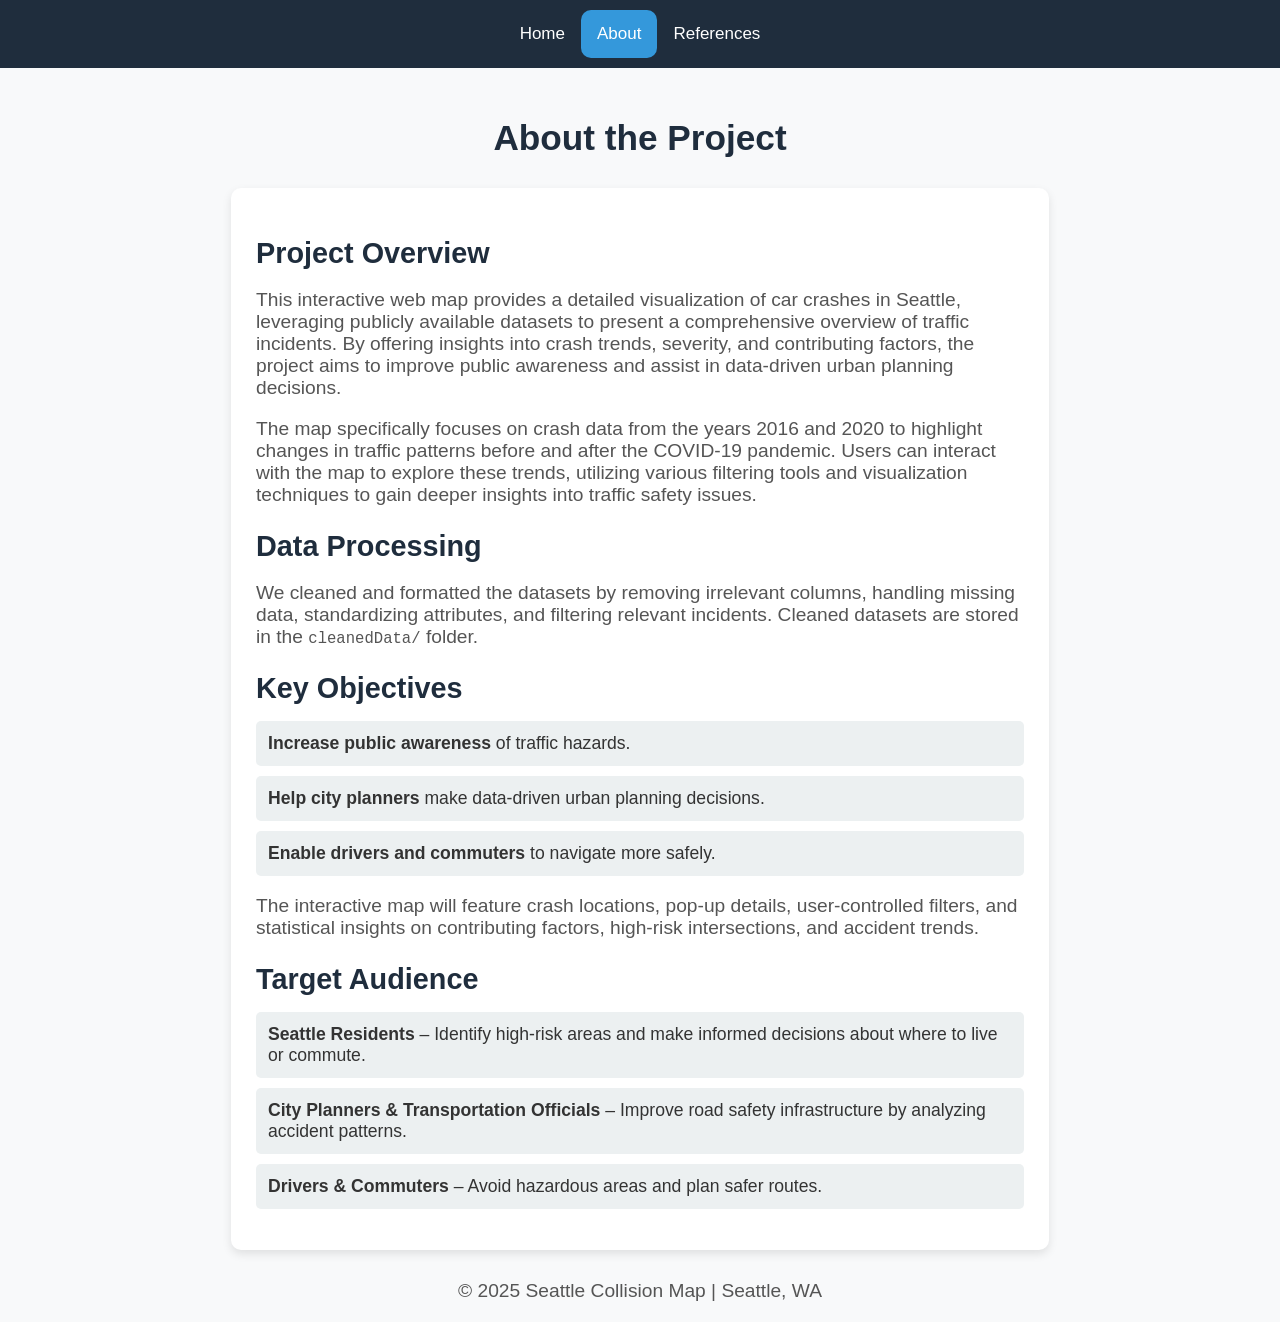
==== about.html @ bfd2dbf5 "Create about.html" ====
<!DOCTYPE html>
<html lang="en">
<head>
    <meta charset="UTF-8">
    <meta name="viewport" content="width=device-width, initial-scale=1.0">
    <title>About | Seattle Collision Map</title>
    <link rel="stylesheet" href="css/mapstyle.css">
    <link rel="icon" type="image/png" href="imgs/favicon_sea_car.png">
</head>
<body>
    <div class="topnav" id="myTopnav">
        <a href="index.html">Home</a>
        <a href="about.html" class="active">About</a>
        <a href="references.html">References</a>
        <a href="javascript:void(0);" class="icon" onclick="toggleMenu()">
            <i class="fa fa-bars"></i>
        </a>
    </div>

    <header>
        <h1>About the Project</h1>
    </header>

    <div class="content">
        <h2>Project Overview</h2>
        <p>
            This interactive web map provides a detailed visualization of car crashes in Seattle, leveraging publicly available datasets to present a comprehensive overview of traffic incidents. By offering insights into crash trends, severity, and contributing factors, the project aims to improve public awareness and assist in data-driven urban planning decisions.
        </p>
        <p>
            The map specifically focuses on crash data from the years 2016 and 2020 to highlight changes in traffic patterns before and after the COVID-19 pandemic. Users can interact with the map to explore these trends, utilizing various filtering tools and visualization techniques to gain deeper insights into traffic safety issues.
        </p>

        <h2>Data Processing</h2>
        <p>
            We cleaned and formatted the datasets by removing irrelevant columns, handling missing data, standardizing attributes, and filtering relevant incidents. 
            Cleaned datasets are stored in the <code>cleanedData/</code> folder.
        </p>

        <h2>Key Objectives</h2>
        <ul>
            <li><strong>Increase public awareness</strong> of traffic hazards.</li>
            <li><strong>Help city planners</strong> make data-driven urban planning decisions.</li>
            <li><strong>Enable drivers and commuters</strong> to navigate more safely.</li>
        </ul>
        <p>
            The interactive map will feature crash locations, pop-up details, user-controlled filters, and statistical insights on contributing factors, 
            high-risk intersections, and accident trends.
        </p>

        <h2>Target Audience</h2>
        <ul>
            <li><strong>Seattle Residents</strong> – Identify high-risk areas and make informed decisions about where to live or commute.</li>
            <li><strong>City Planners & Transportation Officials</strong> – Improve road safety infrastructure by analyzing accident patterns.</li>
            <li><strong>Drivers & Commuters</strong> – Avoid hazardous areas and plan safer routes.</li>
        </ul>

    </div>

    <footer>
        <p>© 2025 Seattle Collision Map | Seattle, WA</p>
    </footer>
    
</body>
</html>
---- css/mapstyle.css ----
/* Global Styles */
body {
  font-family: 'Inter', sans-serif;
  margin: 0;
  padding: 0;
  background-color: #f8f9fa;
  color: #333;
  text-align: center;
}

/* Top Navigation Bar */
.topnav {
  background-color: #1f2d3d; /* Match original nav color */
  overflow: hidden;
  display: flex;
  justify-content: center;
  padding: 10px 0;
}

.topnav a {
  color: #ffffff;
  text-align: center;
  padding: 14px 16px;
  text-decoration: none;
  font-size: 17px;
  transition: 0.3s;
}

.topnav a:hover {
  background-color: #c5c5c5;
  color: #1f2d3d;
  border-radius: 10px;
}

.topnav a.active {
  background-color: #3498db;
  color: white;
  border-radius: 10px;
}

/* Responsive Menu Button */
.topnav .icon {
  display: none;
  color: white;
  font-size: 22px;
  cursor: pointer;
  padding: 14px 16px;
}

/* Responsive Design */
@media (max-width: 768px) {
  .topnav a { display: none; }
  .topnav a.icon {
    float: right;
    display: block;
  }

  .topnav.responsive {
    flex-direction: column;
    align-items: center;
  }

  .topnav.responsive a {
    display: block;
    width: 100%;
    text-align: center;
  }
}

/* Main Navigation Bar */
nav {
  background: #1f2d3d;
  padding: 15px 0;
}

nav ul {
  list-style: none;
  padding: 0;
  margin: 0;
  display: flex;
  justify-content: center;
}

nav ul li {
  margin: 0 20px;
}

nav ul li a {
  display: block;
  text-decoration: none;
  color: #ffffff;
  font-size: 18px;
  font-weight: 600;
  padding: 12px 20px;
  transition: background 0.3s, color 0.3s;
  border-radius: 10px;
}

nav ul li a:hover {
  background: #c5c5c5;
  color: #1f2d3d;
}

/* Accordion Styling */
.accordion {
  background-color: #dce2e7; /* Match navigation bar color */
  color: #000000;
  cursor: pointer;
  padding: 15px;
  width: 100%;
  text-align: left;
  font-size: 1.1em;
  font-weight: normal;
  border: none;
  outline: none;
  border-radius: 10px;
  transition: background 0.3s, color 0.3s;
  box-shadow: 0 4px 10px rgba(0, 0, 0, 0.1);
}

.accordion:hover, .accordion.active {
  background-color: #93bad4; /* Match active nav link */
  color: rgb(0, 0, 0);
}

/* Style the accordion panel */
.panel {
  padding: 15px;
  background: #ffffff;
  display: none;
  overflow: hidden;
  border-radius: 10px;
  box-shadow: 0 4px 10px rgba(0, 0, 0, 0.1);
  margin-top: 10px;
}

/* Header */
header {
  margin-top: 50px;
}

h1 {
  font-size: 2.2em;
  font-weight: 700;
  color: #1f2d3d;
}

p {
  font-size: 1.2em;
  color: #555;
}

/* Front Page Image */
.front-page-image {
  width: 570px;
  height: auto;
  margin-bottom: 20px;
}

/* Map Button */
.map-button {
  display: inline-block;
  padding: 12px 20px;
  margin-top: 10px;
  font-size: 1.2em;
  font-weight: bold;
  color: white;
  background: #3498db;
  text-decoration: none;
  border-radius: 5px;
  transition: 0.3s;
}

.map-button:hover {
  background: #217dbb;
}

/* Content Box */
.content {
  background: #ffffff;
  padding: 25px;
  margin: 30px auto;
  width: 60%;
  border-radius: 10px;
  box-shadow: 0 4px 10px rgba(0, 0, 0, 0.1);
  text-align: left;
}

.content h2 {
  color: #1f2d3d;
  font-size: 1.8em;
  margin-bottom: 15px;
}

/* List Styling */
ul {
  list-style: none;
  padding: 0;
}

ul li {
  background: #ecf0f1;
  margin: 10px 0;
  padding: 12px;
  border-radius: 5px;
  font-size: 1.1em;
  transition: 0.3s;
}

/* Responsive Design */
@media (max-width: 768px) {
  .content {
      width: 90%;
  }
}
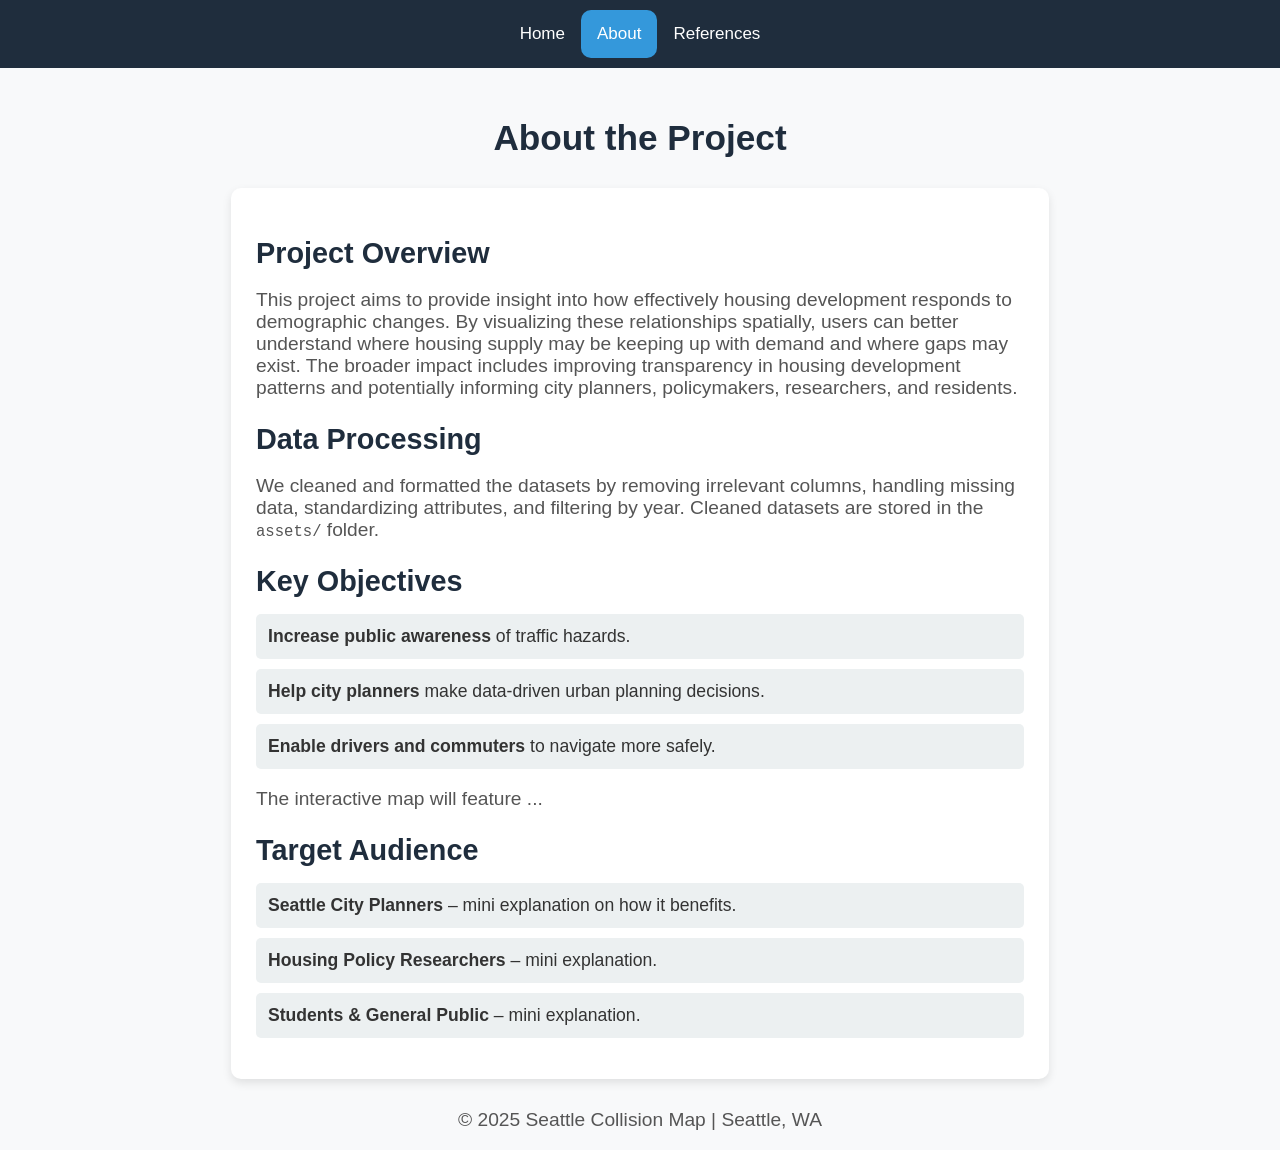
==== commit b7fbc28d: "Update about.html" ====
--- a/about.html
+++ b/about.html
@@ -24,16 +24,14 @@
     <div class="content">
         <h2>Project Overview</h2>
         <p>
-            This interactive web map provides a detailed visualization of car crashes in Seattle, leveraging publicly available datasets to present a comprehensive overview of traffic incidents. By offering insights into crash trends, severity, and contributing factors, the project aims to improve public awareness and assist in data-driven urban planning decisions.
-        </p>
-        <p>
-            The map specifically focuses on crash data from the years 2016 and 2020 to highlight changes in traffic patterns before and after the COVID-19 pandemic. Users can interact with the map to explore these trends, utilizing various filtering tools and visualization techniques to gain deeper insights into traffic safety issues.
+            This project aims to provide insight into how effectively housing development responds to demographic changes. By visualizing these relationships spatially, users can better understand where housing supply may be keeping up with demand and where gaps may exist. 
+            The broader impact includes improving transparency in housing development patterns and potentially informing city planners, policymakers, researchers, and residents.
         </p>
 
         <h2>Data Processing</h2>
         <p>
-            We cleaned and formatted the datasets by removing irrelevant columns, handling missing data, standardizing attributes, and filtering relevant incidents. 
-            Cleaned datasets are stored in the <code>cleanedData/</code> folder.
+            We cleaned and formatted the datasets by removing irrelevant columns, handling missing data, standardizing attributes, and filtering by year. 
+            Cleaned datasets are stored in the <code>assets/</code> folder.
         </p>
 
         <h2>Key Objectives</h2>
@@ -43,15 +41,14 @@
             <li><strong>Enable drivers and commuters</strong> to navigate more safely.</li>
         </ul>
         <p>
-            The interactive map will feature crash locations, pop-up details, user-controlled filters, and statistical insights on contributing factors, 
-            high-risk intersections, and accident trends.
+            The interactive map will feature ...
         </p>
 
         <h2>Target Audience</h2>
         <ul>
-            <li><strong>Seattle Residents</strong> – Identify high-risk areas and make informed decisions about where to live or commute.</li>
-            <li><strong>City Planners & Transportation Officials</strong> – Improve road safety infrastructure by analyzing accident patterns.</li>
-            <li><strong>Drivers & Commuters</strong> – Avoid hazardous areas and plan safer routes.</li>
+            <li><strong>Seattle City Planners</strong> – mini explanation on how it benefits.</li>
+            <li><strong>Housing Policy Researchers</strong> – mini explanation.</li>
+            <li><strong>Students & General Public</strong> – mini explanation.</li>
         </ul>
 
     </div>
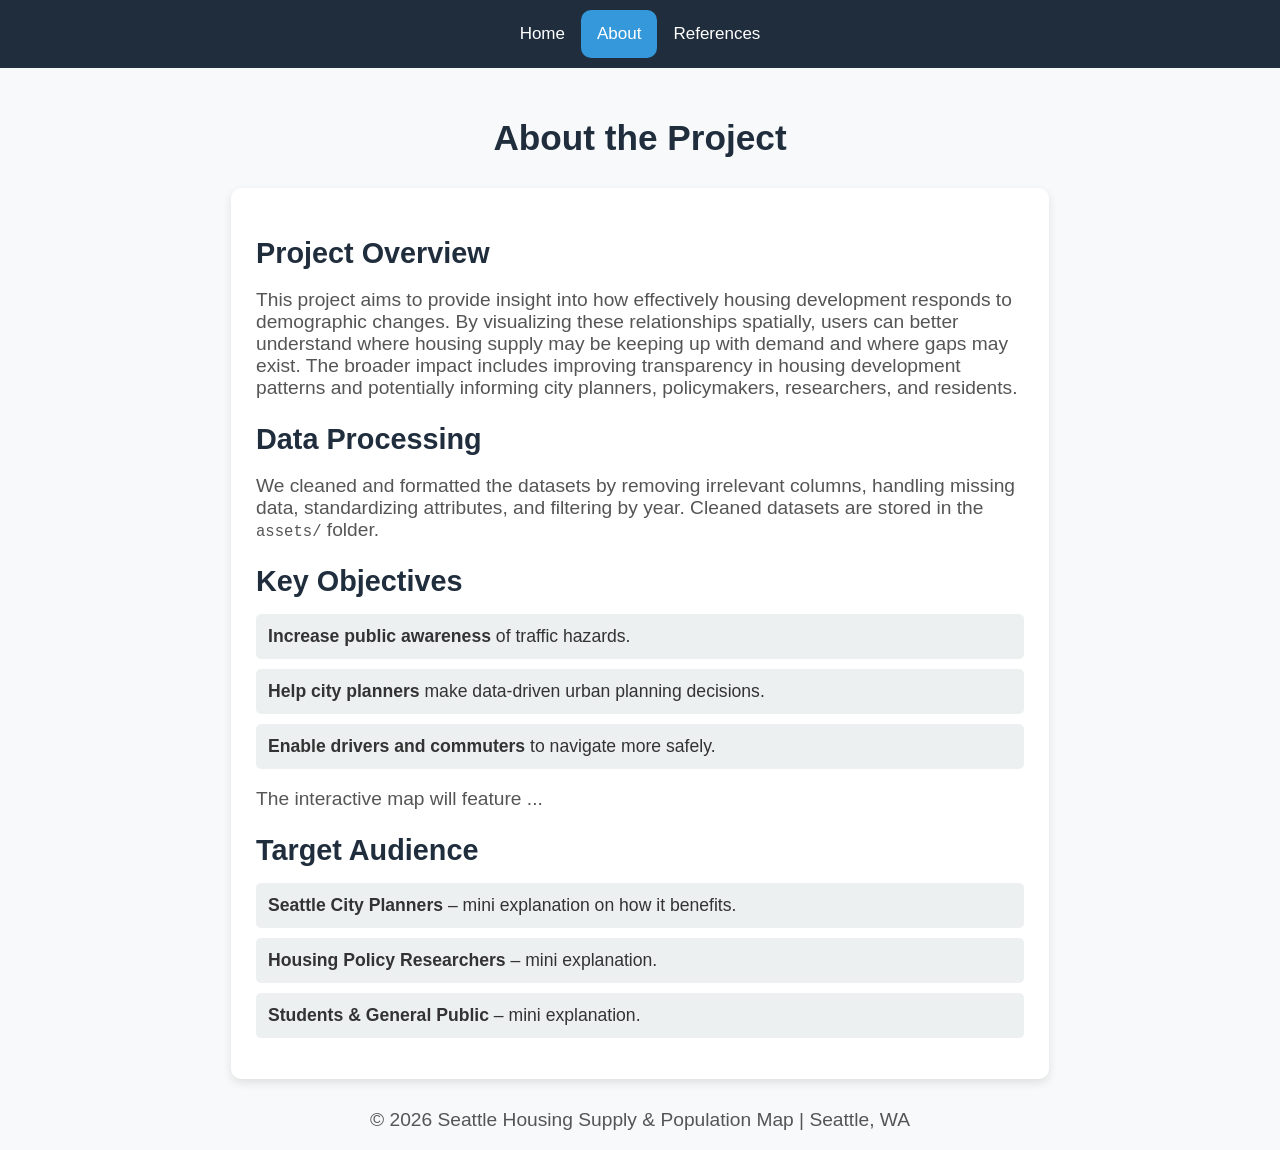
==== commit 8f041211: "Update title and footer for housing map" ====
--- a/about.html
+++ b/about.html
@@ -3,9 +3,9 @@
 <head>
     <meta charset="UTF-8">
     <meta name="viewport" content="width=device-width, initial-scale=1.0">
-    <title>About | Seattle Collision Map</title>
+    <title>About | Seattle Housing Map</title>
     <link rel="stylesheet" href="css/mapstyle.css">
-    <link rel="icon" type="image/png" href="imgs/favicon_sea_car.png">
+    <link rel="icon" type="image/png" href="imgs/map_favicon.png">
 </head>
 <body>
     <div class="topnav" id="myTopnav">
@@ -54,7 +54,7 @@
     </div>
 
     <footer>
-        <p>© 2025 Seattle Collision Map | Seattle, WA</p>
+        <p>© 2026 Seattle Housing Supply & Population Map | Seattle, WA</p>
     </footer>
     
 </body>
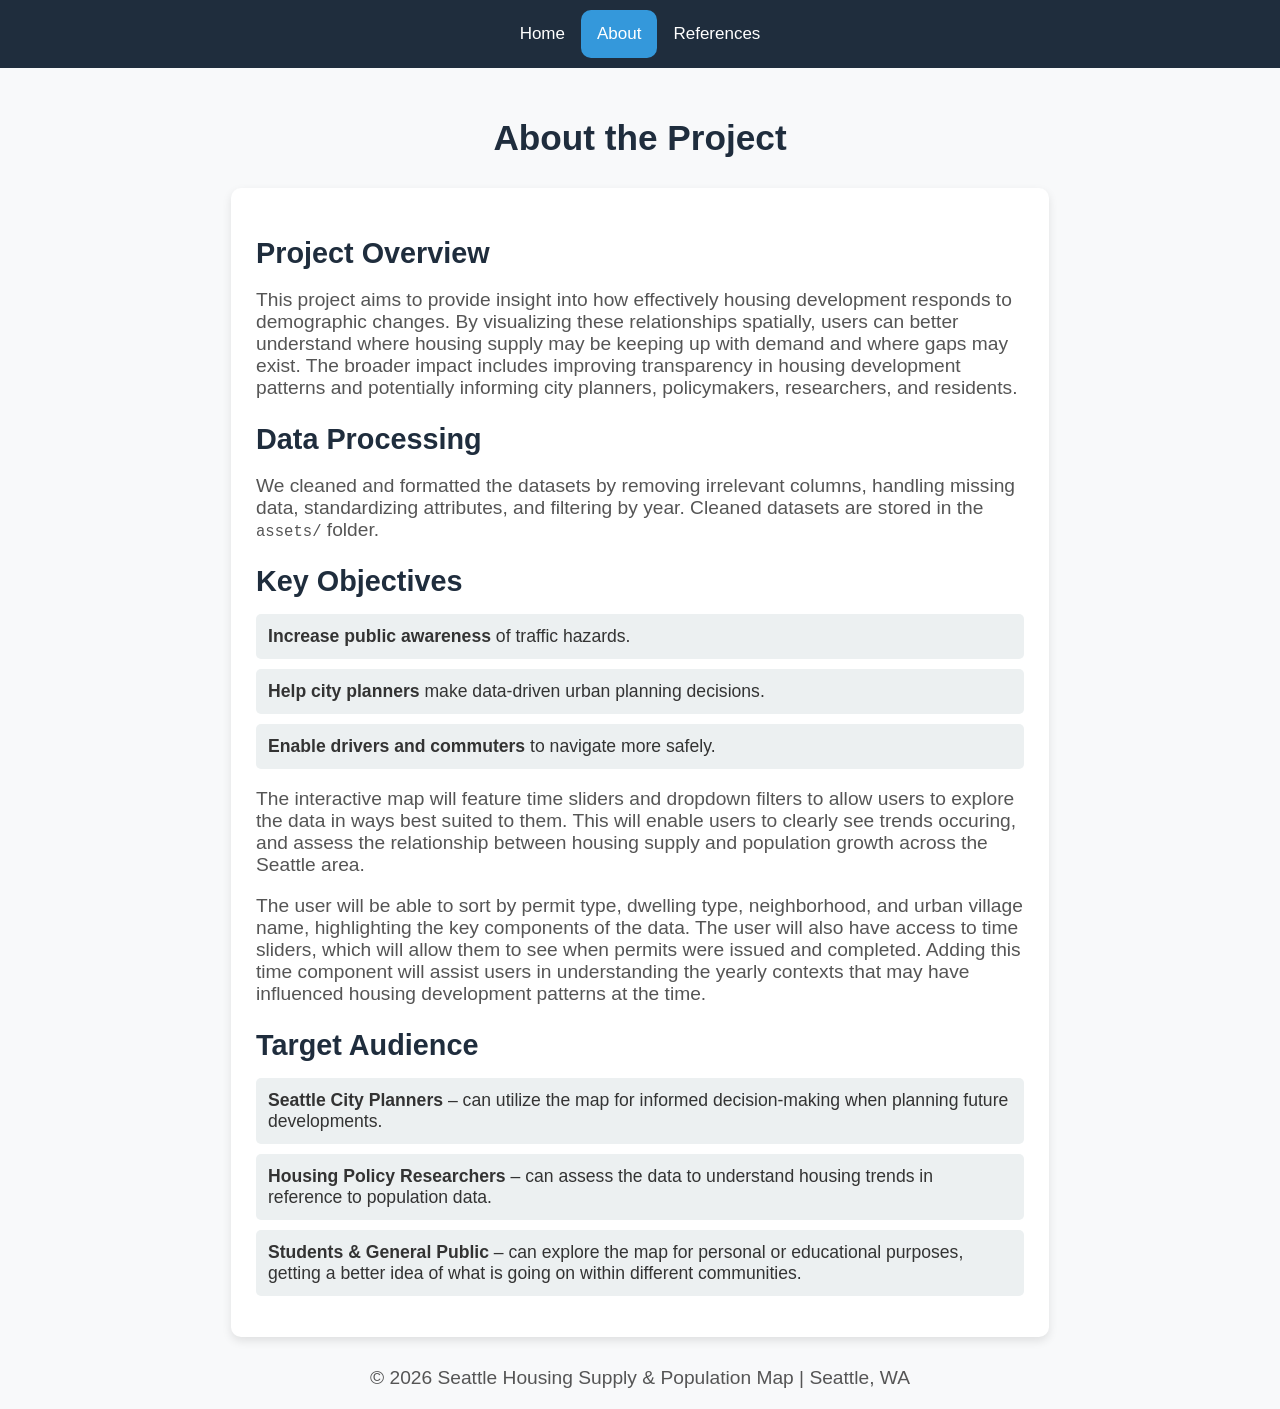
==== commit 8d24dbd5: "fill in target audience and other incomplete descriptions" ====
--- a/about.html
+++ b/about.html
@@ -4,7 +4,7 @@
     <meta charset="UTF-8">
     <meta name="viewport" content="width=device-width, initial-scale=1.0">
     <title>About | Seattle Housing Map</title>
-    <link rel="stylesheet" href="css/mapstyle.css">
+    <link rel="stylesheet" href="css/webstyle.css">
     <link rel="icon" type="image/png" href="imgs/map_favicon.png">
 </head>
 <body>
@@ -41,14 +41,22 @@
             <li><strong>Enable drivers and commuters</strong> to navigate more safely.</li>
         </ul>
         <p>
-            The interactive map will feature ...
-        </p>
+            The interactive map will feature time sliders and dropdown filters to allow users to explore 
+            the data in ways best suited to them. This will enable users to clearly see trends occuring, 
+            and assess the relationship between housing supply and population growth across the Seattle area.
+        <div></div>
+        <p>
+            The user will be able to sort by permit type, dwelling type, neighborhood, and urban village name,
+            highlighting the key components of the data. The user will also have access to time sliders, which 
+            will allow them to see when permits were issued and completed. Adding this time component will assist 
+            users in understanding the yearly contexts that may have influenced housing development patterns at 
+            the time.
 
         <h2>Target Audience</h2>
         <ul>
-            <li><strong>Seattle City Planners</strong> – mini explanation on how it benefits.</li>
-            <li><strong>Housing Policy Researchers</strong> – mini explanation.</li>
-            <li><strong>Students & General Public</strong> – mini explanation.</li>
+            <li><strong>Seattle City Planners</strong> – can utilize the map for informed decision-making when planning future developments.</li>
+            <li><strong>Housing Policy Researchers</strong> – can assess the data to understand housing trends in reference to population data.</li>
+            <li><strong>Students & General Public</strong> – can explore the map for personal or educational purposes, getting a better idea of what is going on within different communities.</li>
         </ul>
 
     </div>
--- a/css/webstyle.css
+++ b/css/webstyle.css
@@ -0,0 +1,216 @@
+
+/* Global Styles */
+body {
+  font-family: 'Inter', sans-serif;
+  margin: 0;
+  padding: 0;
+  background-color: #f8f9fa;
+  color: #333;
+  text-align: center;
+}
+
+/* Top Navigation Bar */
+.topnav {
+  background-color: #1f2d3d; /* Match original nav color */
+  overflow: hidden;
+  display: flex;
+  justify-content: center;
+  padding: 10px 0;
+}
+
+.topnav a {
+  color: #ffffff;
+  text-align: center;
+  padding: 14px 16px;
+  text-decoration: none;
+  font-size: 17px;
+  transition: 0.3s;
+}
+
+.topnav a:hover {
+  background-color: #c5c5c5;
+  color: #1f2d3d;
+  border-radius: 10px;
+}
+
+.topnav a.active {
+  background-color: #3498db;
+  color: white;
+  border-radius: 10px;
+}
+
+/* Responsive Menu Button */
+.topnav .icon {
+  display: none;
+  color: white;
+  font-size: 22px;
+  cursor: pointer;
+  padding: 14px 16px;
+}
+
+/* Responsive Design */
+@media (max-width: 768px) {
+  .topnav a { display: none; }
+  .topnav a.icon {
+    float: right;
+    display: block;
+  }
+
+  .topnav.responsive {
+    flex-direction: column;
+    align-items: center;
+  }
+
+  .topnav.responsive a {
+    display: block;
+    width: 100%;
+    text-align: center;
+  }
+}
+
+/* Main Navigation Bar */
+nav {
+  background: #1f2d3d;
+  padding: 15px 0;
+}
+
+nav ul {
+  list-style: none;
+  padding: 0;
+  margin: 0;
+  display: flex;
+  justify-content: center;
+}
+
+nav ul li {
+  margin: 0 20px;
+}
+
+nav ul li a {
+  display: block;
+  text-decoration: none;
+  color: #ffffff;
+  font-size: 18px;
+  font-weight: 600;
+  padding: 12px 20px;
+  transition: background 0.3s, color 0.3s;
+  border-radius: 10px;
+}
+
+nav ul li a:hover {
+  background: #c5c5c5;
+  color: #1f2d3d;
+}
+
+/* Accordion Styling */
+.accordion {
+  background-color: #dce2e7; /* Match navigation bar color */
+  color: #000000;
+  cursor: pointer;
+  padding: 15px;
+  width: 100%;
+  text-align: left;
+  font-size: 1.1em;
+  font-weight: normal;
+  border: none;
+  outline: none;
+  border-radius: 10px;
+  transition: background 0.3s, color 0.3s;
+  box-shadow: 0 4px 10px rgba(0, 0, 0, 0.1);
+}
+
+.accordion:hover, .accordion.active {
+  background-color: #93bad4; /* Match active nav link */
+  color: rgb(0, 0, 0);
+}
+
+/* Style the accordion panel */
+.panel {
+  padding: 15px;
+  background: #ffffff;
+  display: none;
+  overflow: hidden;
+  border-radius: 10px;
+  box-shadow: 0 4px 10px rgba(0, 0, 0, 0.1);
+  margin-top: 10px;
+}
+
+/* Header */
+header {
+  margin-top: 50px;
+}
+
+h1 {
+  font-size: 2.2em;
+  font-weight: 700;
+  color: #1f2d3d;
+}
+
+p {
+  font-size: 1.2em;
+  color: #555;
+}
+
+/* Front Page Image */
+.front-page-image {
+  width: 570px;
+  height: auto;
+  margin-bottom: 20px;
+}
+
+/* Map Button */
+.map-button {
+  display: inline-block;
+  padding: 12px 20px;
+  margin-top: 10px;
+  font-size: 1.2em;
+  font-weight: bold;
+  color: white;
+  background: #3498db;
+  text-decoration: none;
+  border-radius: 5px;
+  transition: 0.3s;
+}
+
+.map-button:hover {
+  background: #217dbb;
+}
+
+/* Content Box */
+.content {
+  background: #ffffff;
+  padding: 25px;
+  margin: 30px auto;
+  width: 60%;
+  border-radius: 10px;
+  box-shadow: 0 4px 10px rgba(0, 0, 0, 0.1);
+  text-align: left;
+}
+
+.content h2 {
+  color: #1f2d3d;
+  font-size: 1.8em;
+  margin-bottom: 15px;
+}
+
+/* List Styling */
+ul {
+  list-style: none;
+  padding: 0;
+}
+
+ul li {
+  background: #ecf0f1;
+  margin: 10px 0;
+  padding: 12px;
+  border-radius: 5px;
+  font-size: 1.1em;
+  transition: 0.3s;
+}
+
+/* Responsive Design */
+@media (max-width: 768px) {
+  .content {
+      width: 90%;
+  }
+}
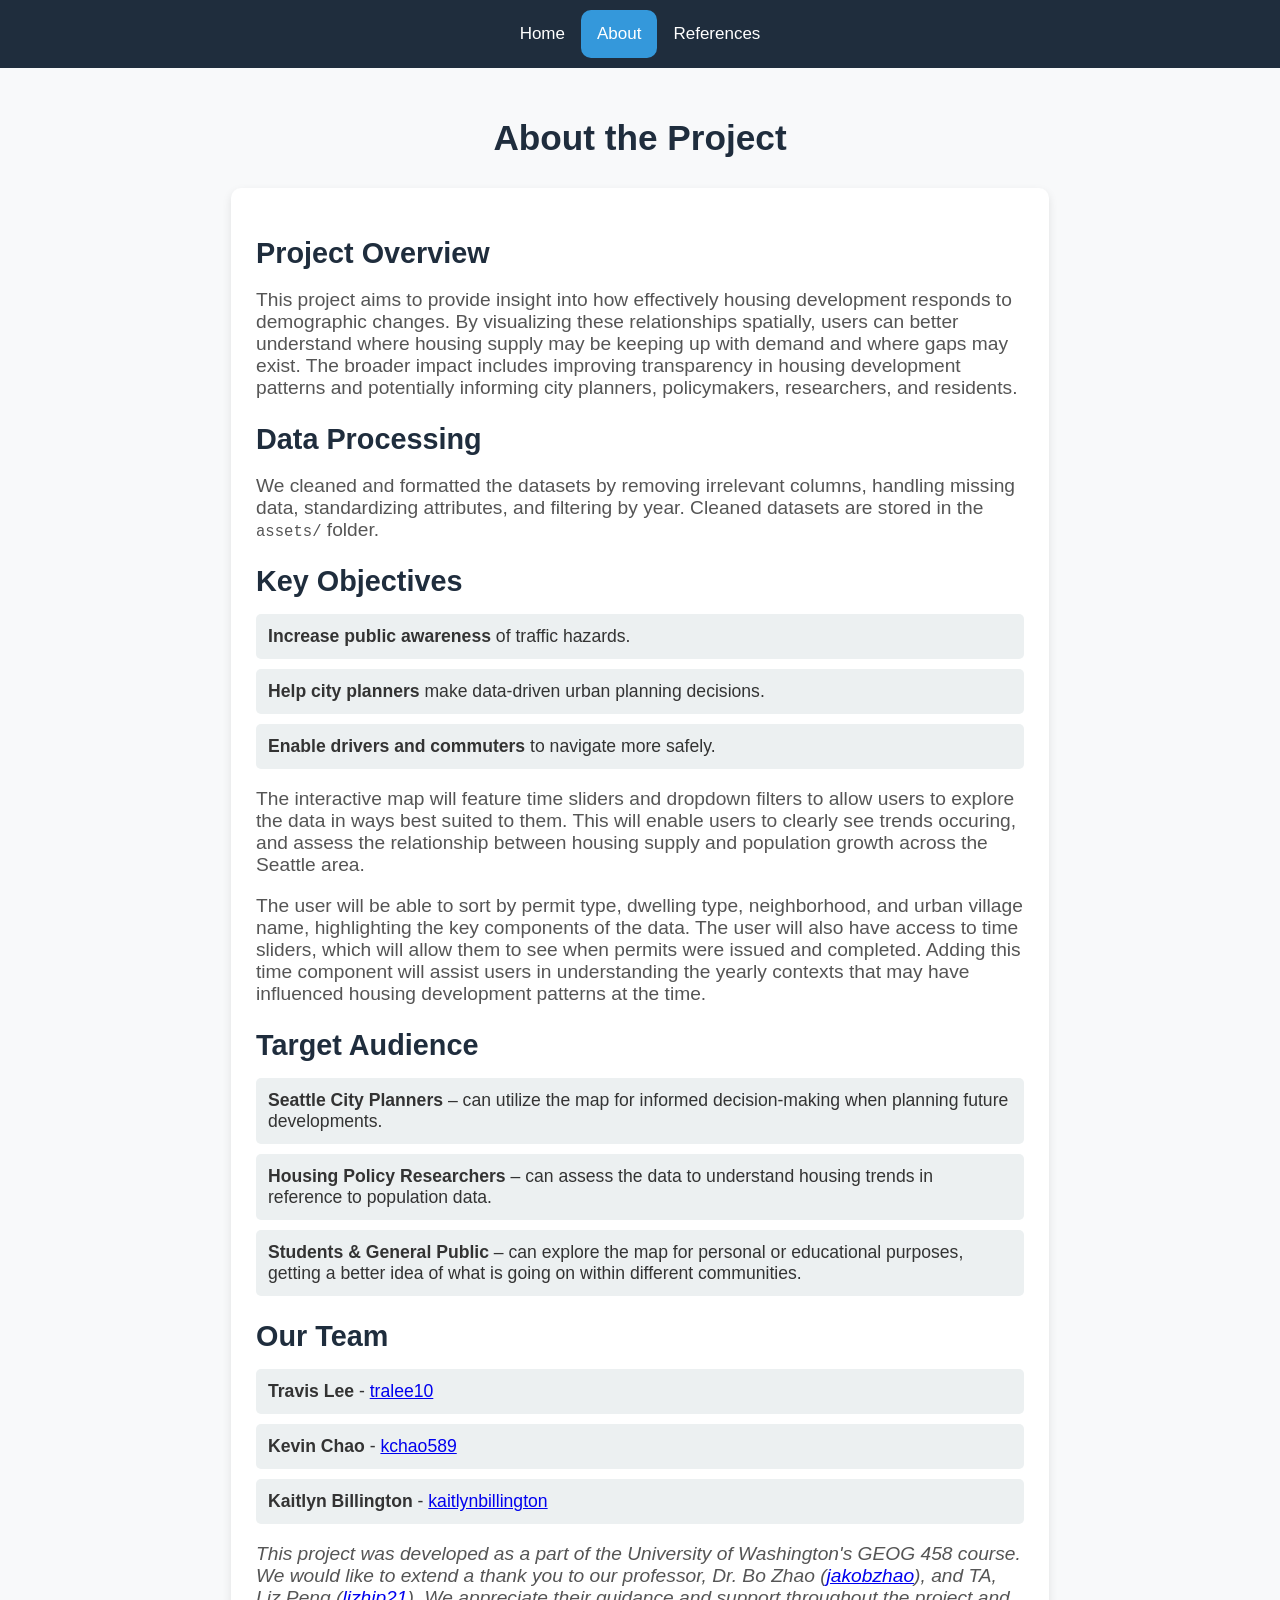
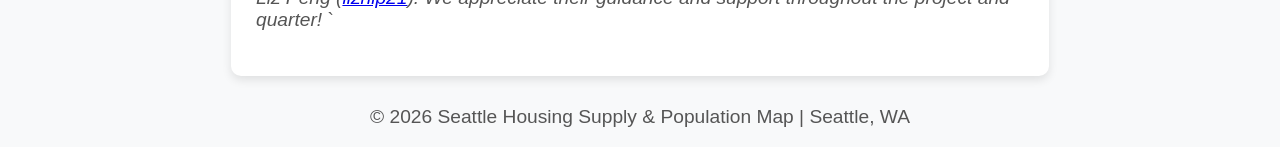
==== commit 5bd9f64b: "introduce team into about.html" ====
--- a/about.html
+++ b/about.html
@@ -56,9 +56,21 @@
         <ul>
             <li><strong>Seattle City Planners</strong> – can utilize the map for informed decision-making when planning future developments.</li>
             <li><strong>Housing Policy Researchers</strong> – can assess the data to understand housing trends in reference to population data.</li>
-            <li><strong>Students & General Public</strong> – can explore the map for personal or educational purposes, getting a better idea of what is going on within different communities.</li>
+            <li><strong>Students & General Public</strong> – can explore the map for personal or educational purposes, getting a better idea of what 
+                is going on within different communities.</li>
         </ul>
 
+        <h2>Our Team</h2>
+        <ul>
+            <li><strong>Travis Lee</strong> - <a href="https://github.com/tralee10">tralee10</a></li>
+            <li><strong>Kevin Chao</strong> - <a href="https://github.com/kchao589">kchao589</a></li>
+            <li><strong>Kaitlyn Billington</strong> - <a href="https://github.com/kaitlynbillington">kaitlynbillington</a></li>
+        </ul>
+        <p>
+        <i>This project was developed as a part of the University of Washington's GEOG 458 course. We would like to extend a thank you to our professor,
+        Dr. Bo Zhao (<a href="https://github.com/jakobzhao">jakobzhao</a>), and TA, Liz Peng (<a href="https://github.com/lizhip21">lizhip21</a>). 
+        We appreciate their guidance and support throughout the project and quarter!</i>
+`       </p>
     </div>
 
     <footer>
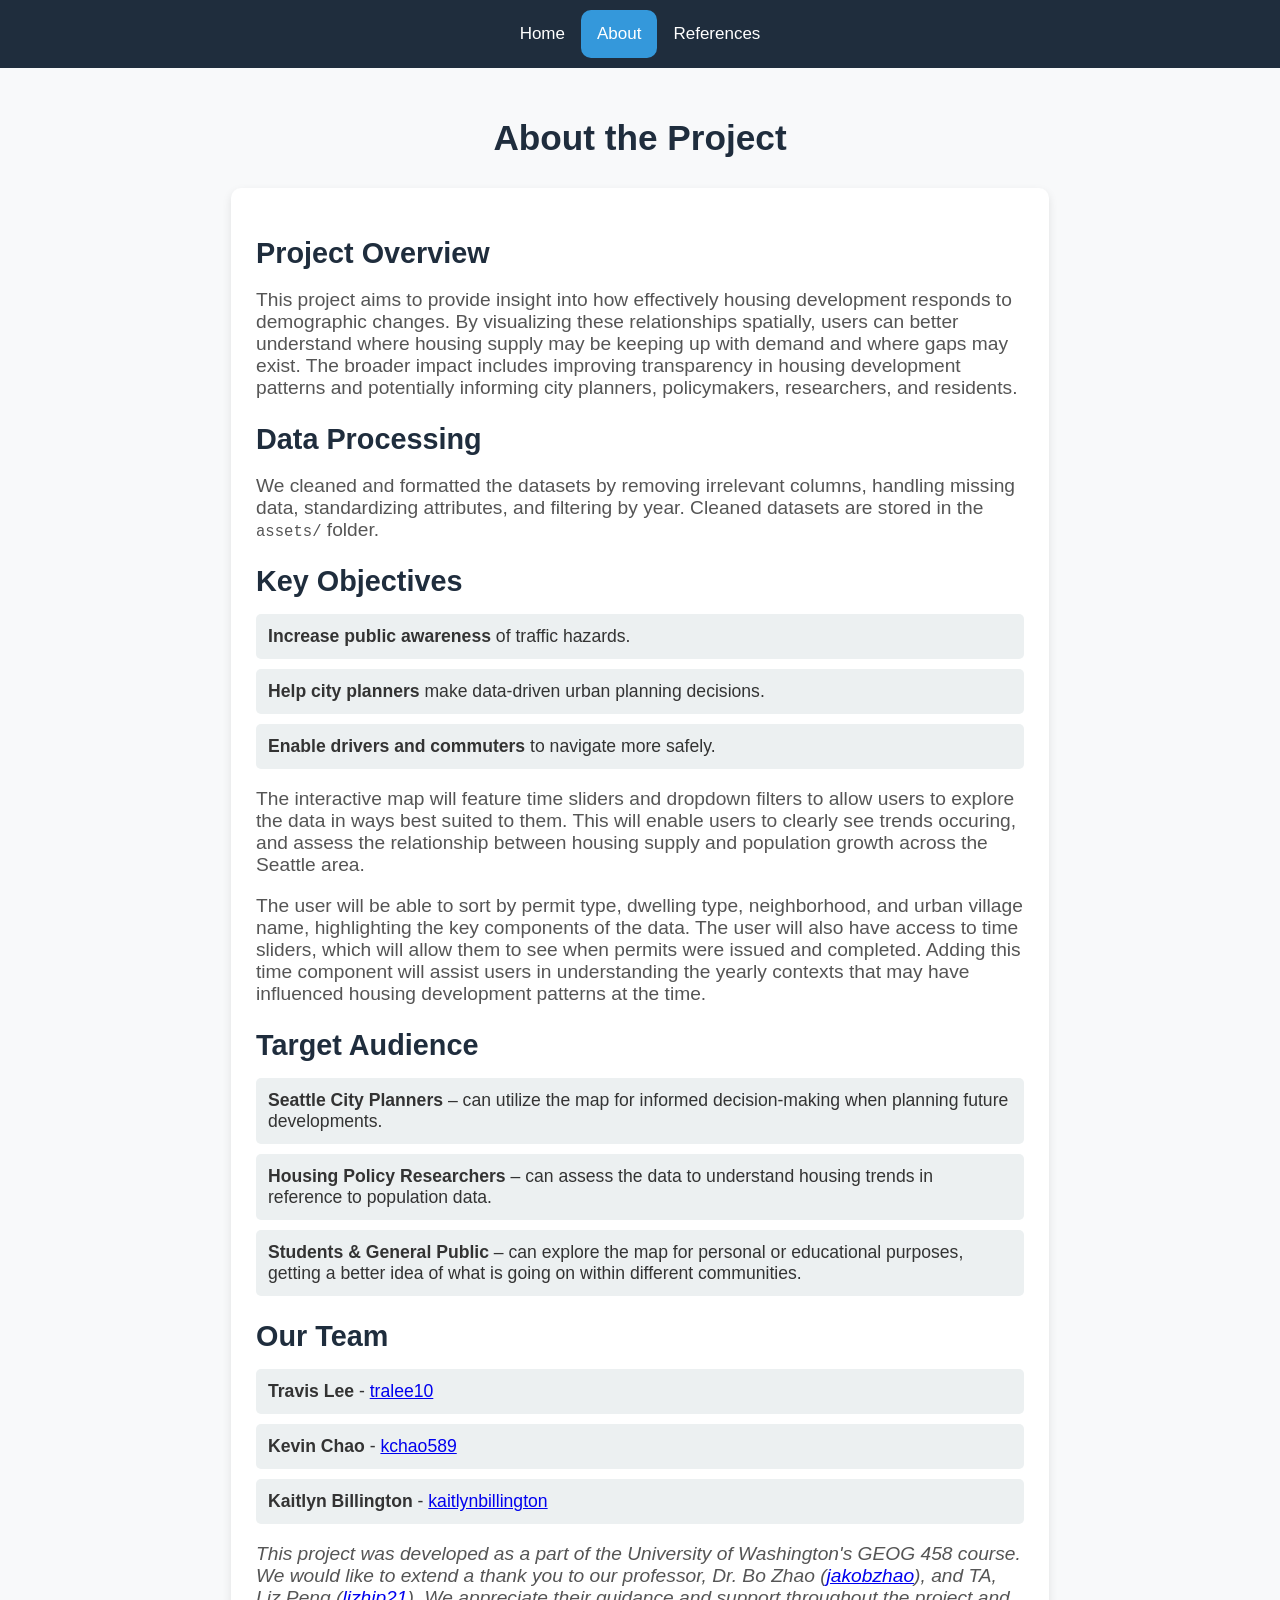
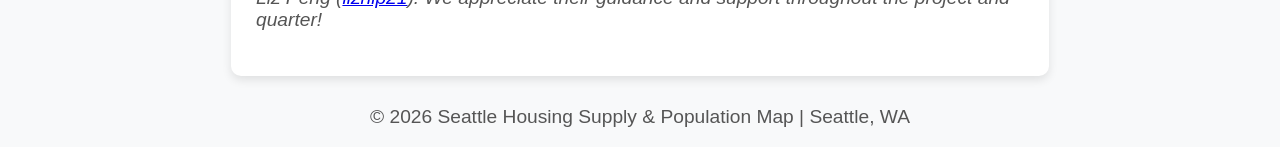
==== commit 2bea2d10: "minor text fix in about.html" ====
--- a/about.html
+++ b/about.html
@@ -70,7 +70,7 @@
         <i>This project was developed as a part of the University of Washington's GEOG 458 course. We would like to extend a thank you to our professor,
         Dr. Bo Zhao (<a href="https://github.com/jakobzhao">jakobzhao</a>), and TA, Liz Peng (<a href="https://github.com/lizhip21">lizhip21</a>). 
         We appreciate their guidance and support throughout the project and quarter!</i>
-`       </p>
+       </p>
     </div>
 
     <footer>
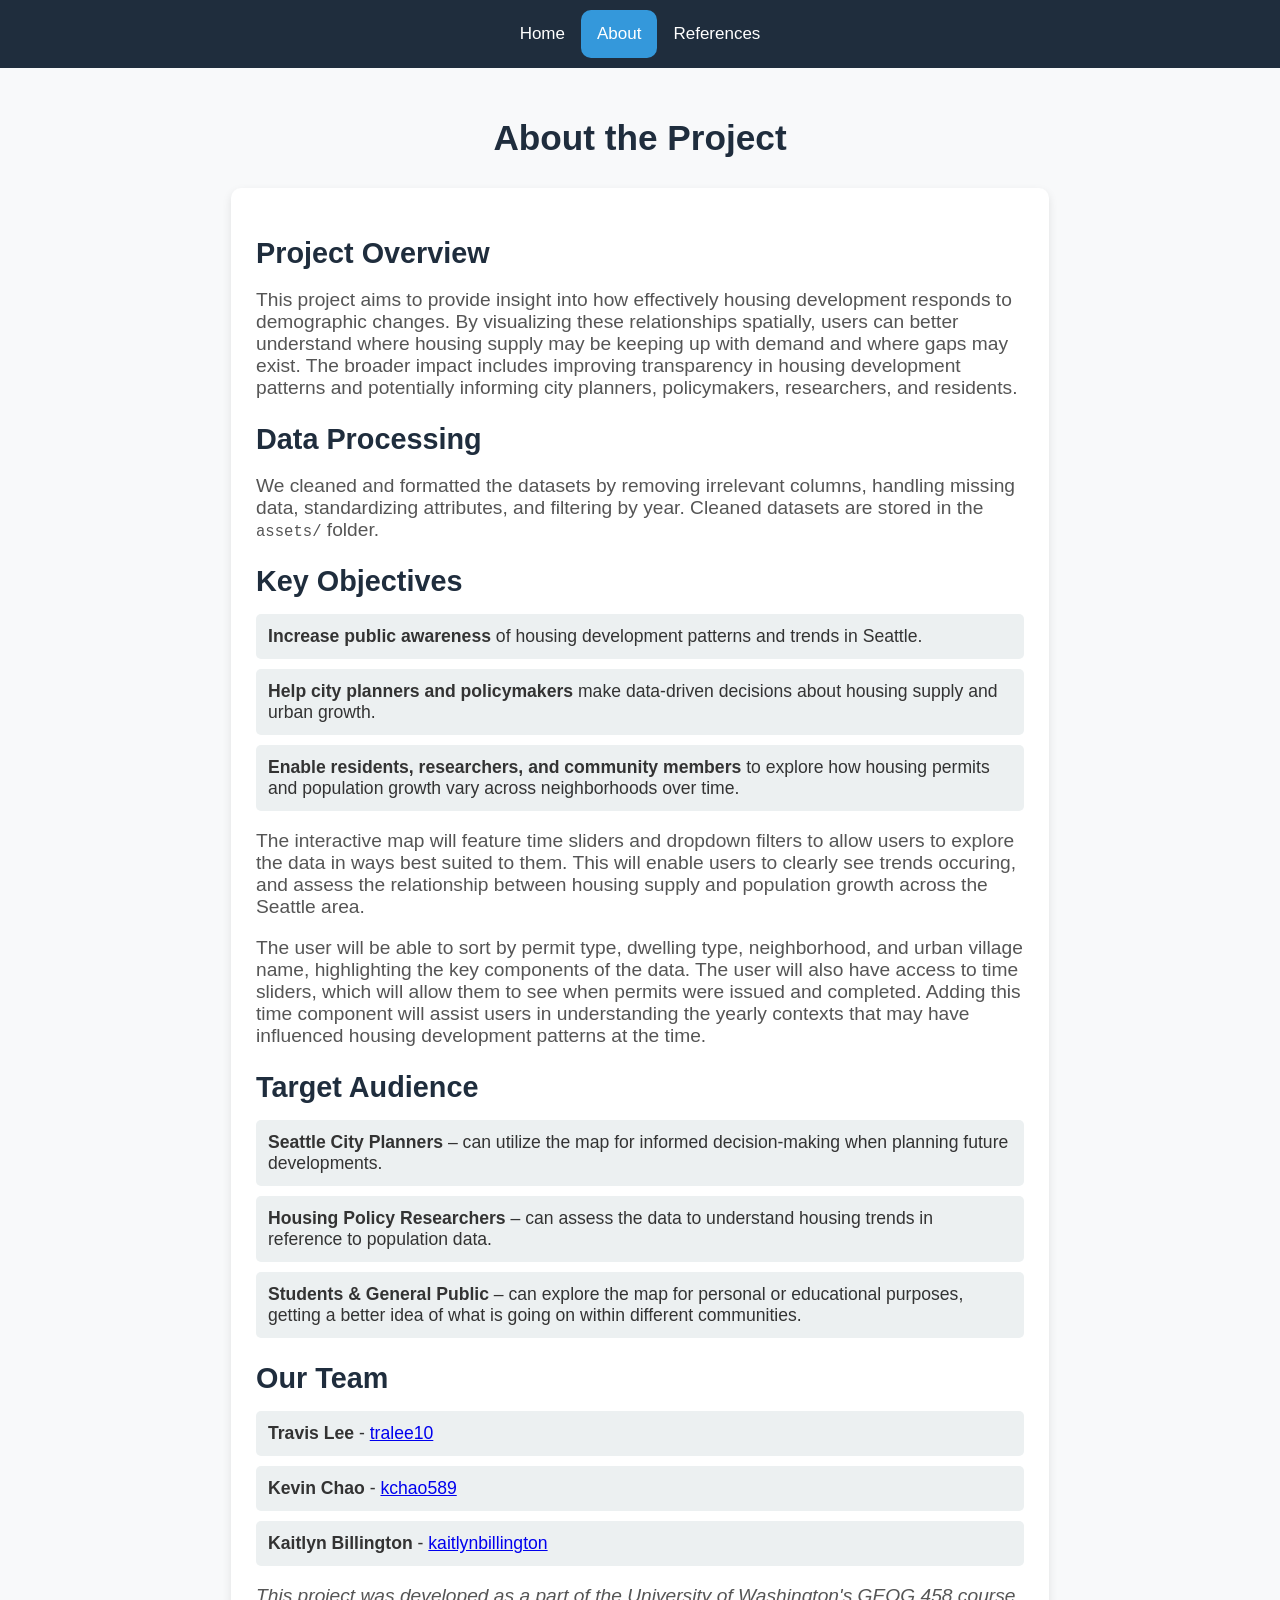
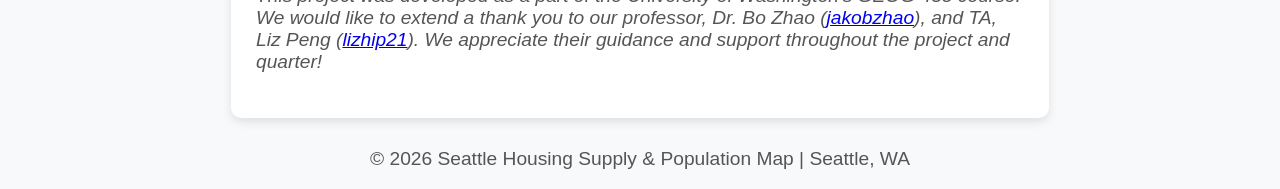
==== commit 4e19121a: "Update about.html" ====
--- a/about.html
+++ b/about.html
@@ -36,9 +36,9 @@
 
         <h2>Key Objectives</h2>
         <ul>
-            <li><strong>Increase public awareness</strong> of traffic hazards.</li>
-            <li><strong>Help city planners</strong> make data-driven urban planning decisions.</li>
-            <li><strong>Enable drivers and commuters</strong> to navigate more safely.</li>
+            <li><strong>Increase public awareness</strong> of housing development patterns and trends in Seattle.</li>
+            <li><strong>Help city planners and policymakers</strong> make data-driven decisions about housing supply and urban growth.</li>
+            <li><strong>Enable residents, researchers, and community members</strong> to explore how housing permits and population growth vary across neighborhoods over time.</li>
         </ul>
         <p>
             The interactive map will feature time sliders and dropdown filters to allow users to explore 
